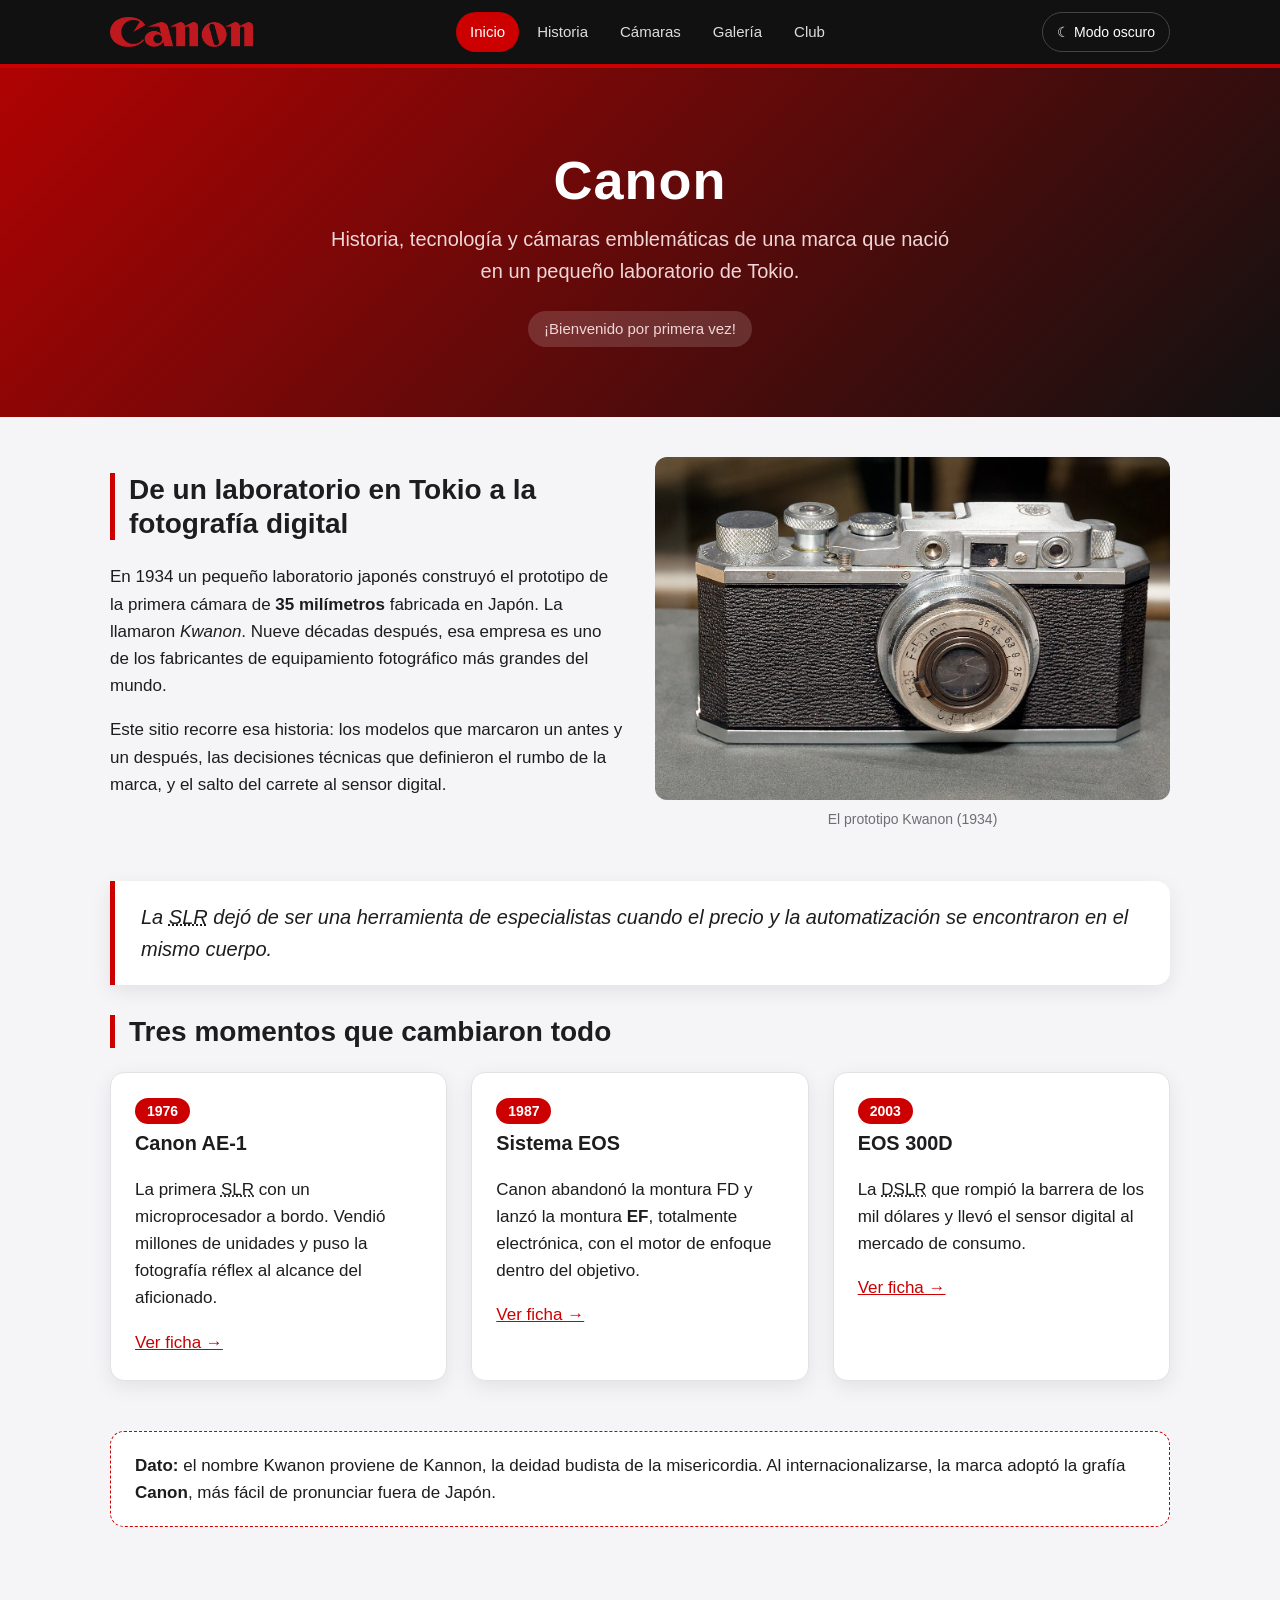
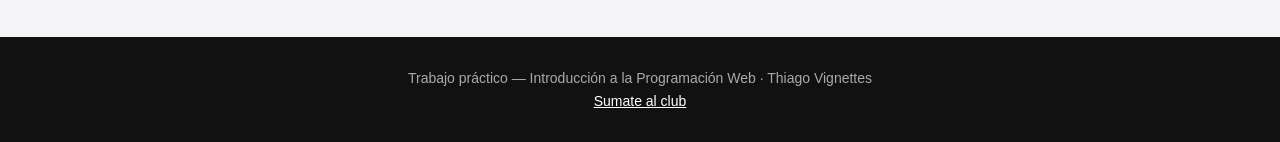
==== index.html @ 6b73061f "Sitio Canon: TP Introducción a la Programación Web Co-Authored-By: Claude Opus 5.5 <noreply@anthropi" ====
<!DOCTYPE html>
<html lang="es">
<head>
    <meta charset="UTF-8">
    <meta name="viewport" content="width=device-width, initial-scale=1.0">
    <title>Canon — Historia de una marca</title>
    <link rel="stylesheet" href="CSS/estilos.css">
</head>
<body>

    <header id="encabezado">
        <div class="barra">
            <a class="marca" href="index.html"><img src="img/logo-canon.png" alt="Canon"></a>
            <nav>
                <a class="activo" href="index.html">Inicio</a>
                <a href="HTML/historia.html">Historia</a>
                <a href="HTML/camaras.html">Cámaras</a>
                <a href="HTML/galeria.html">Galería</a>
                <a href="HTML/contacto.html">Club</a>
            </nav>
            <button id="btn-tema" type="button">☾ Modo oscuro</button>
        </div>
    </header>

    <div class="portada">
        <h1>Canon</h1>
        <p>Historia, tecnología y cámaras emblemáticas de una marca que nació en un pequeño laboratorio de Tokio.</p>
        <p class="saludo" id="saludo"></p>
    </div>

    <main>

        <section class="dos-columnas">
            <div>
                <h2 class="titulo-seccion">De un laboratorio en Tokio a la fotografía digital</h2>
                <p>
                    En 1934 un pequeño laboratorio japonés construyó el prototipo de la
                    primera cámara de <strong>35 milímetros</strong> fabricada en Japón.
                    La llamaron <em>Kwanon</em>. Nueve décadas después, esa empresa es uno
                    de los fabricantes de equipamiento fotográfico más grandes del mundo.
                </p>
                <p>
                    Este sitio recorre esa historia: los modelos que marcaron un antes y un
                    después, las decisiones técnicas que definieron el rumbo de la marca, y
                    el salto del carrete al sensor digital.
                </p>
            </div>
            <figure>
                <img src="img/kwanon.jpg" alt="Prototipo Kwanon de 1934">
                <figcaption>El prototipo Kwanon (1934)</figcaption>
            </figure>
        </section>

        <blockquote>
            La <abbr title="Single Lens Reflex">SLR</abbr> dejó de ser una
            herramienta de especialistas cuando el precio y la automatización
            se encontraron en el mismo cuerpo.
        </blockquote>

        <section>
            <h2 class="titulo-seccion">Tres momentos que cambiaron todo</h2>

            <div class="grilla">
                <article class="tarjeta">
                    <span class="anio">1976</span>
                    <h3>Canon AE-1</h3>
                    <p>
                        La primera <abbr title="Single Lens Reflex">SLR</abbr> con un
                        microprocesador a bordo. Vendió millones de unidades y puso la
                        fotografía réflex al alcance del aficionado.
                    </p>
                    <a href="HTML/camaras.html">Ver ficha →</a>
                </article>

                <article class="tarjeta">
                    <span class="anio">1987</span>
                    <h3>Sistema EOS</h3>
                    <p>
                        Canon abandonó la montura FD y lanzó la montura <strong>EF</strong>,
                        totalmente electrónica, con el motor de enfoque dentro del objetivo.
                    </p>
                    <a href="HTML/camaras.html">Ver ficha →</a>
                </article>

                <article class="tarjeta">
                    <span class="anio">2003</span>
                    <h3>EOS 300D</h3>
                    <p>
                        La <abbr title="Digital Single Lens Reflex">DSLR</abbr> que rompió
                        la barrera de los mil dólares y llevó el sensor digital al mercado
                        de consumo.
                    </p>
                    <a href="HTML/camaras.html">Ver ficha →</a>
                </article>
            </div>
        </section>

        <section class="dato">
            <strong>Dato:</strong> el nombre Kwanon proviene de Kannon, la deidad budista
            de la misericordia. Al internacionalizarse, la marca adoptó la grafía
            <strong>Canon</strong>, más fácil de pronunciar fuera de Japón.
        </section>

    </main>

    <footer>
        Trabajo práctico — Introducción a la Programación Web · Thiago Vignettes<br>
        <a href="HTML/contacto.html">Sumate al club</a>
    </footer>

    <script src="JS/comun.js"></script>
    <script src="JS/inicio.js"></script>
</body>
</html>
---- CSS/estilos.css ----
:root {
    --rojo: #cc0000;
    --rojo-oscuro: #9e0000;
    --tinta: #1d1d1f;
    --gris: #6e6e73;
    --linea: #e2e2e6;
    --fondo: #f5f5f7;
    --tarjeta: #ffffff;
    --sombra: 0 6px 20px rgba(0, 0, 0, 0.08);
}

body.oscuro {
    --tinta: #f2f2f2;
    --gris: #a1a1a6;
    --linea: #34343a;
    --fondo: #121214;
    --tarjeta: #1e1e22;
    --sombra: 0 6px 20px rgba(0, 0, 0, 0.45);
}

* {
    box-sizing: border-box;
}

body {
    margin: 0;
    font-family: "Segoe UI", "Helvetica Neue", Arial, sans-serif;
    font-size: 17px;
    line-height: 1.6;
    color: var(--tinta);
    background-color: var(--fondo);
    transition: background-color 0.4s ease, color 0.4s ease;
}

h1, h2, h3, h4 {
    line-height: 1.2;
    margin-top: 0;
}

a {
    color: var(--rojo);
}

img {
    max-width: 100%;
}

#encabezado {
    position: sticky;
    top: 0;
    z-index: 10;
    background-color: #111111;
    border-bottom: 4px solid var(--rojo);
}

.barra {
    display: flex;
    align-items: center;
    justify-content: space-between;
    flex-wrap: wrap;
    gap: 12px;
    max-width: 1100px;
    margin: 0 auto;
    padding: 12px 20px;
}

.marca {
    display: flex;
    align-items: center;
    gap: 10px;
    color: #ffffff;
    text-decoration: none;
    font-size: 24px;
    font-weight: 800;
    letter-spacing: 2px;
}

.marca img {
    display: block;
    height: 30px;
}

.creditos {
    margin-top: 30px;
    color: var(--gris);
    font-size: 13px;
}

.creditos ul {
    margin: 6px 0 0;
    padding-left: 18px;
}

nav {
    display: flex;
    flex-wrap: wrap;
    gap: 4px;
}

nav a {
    padding: 8px 14px;
    border-radius: 20px;
    color: #dddddd;
    text-decoration: none;
    font-size: 15px;
    transition: background-color 0.2s ease, color 0.2s ease;
}

nav a:hover {
    background-color: #2a2a2a;
    color: #ffffff;
}

nav a.activo {
    background-color: var(--rojo);
    color: #ffffff;
}

#btn-tema {
    padding: 8px 14px;
    border: 1px solid #444444;
    border-radius: 20px;
    background-color: transparent;
    color: #ffffff;
    font: inherit;
    font-size: 14px;
    cursor: pointer;
    transition: background-color 0.2s ease;
}

#btn-tema:hover {
    background-color: #2a2a2a;
}

.portada {
    padding: 80px 20px 70px;
    text-align: center;
    color: #ffffff;
    background-color: #111111;
    background-image: linear-gradient(135deg, rgba(204, 0, 0, 0.85), rgba(17, 17, 17, 0.95));
}

.portada h1 {
    margin-bottom: 10px;
    font-size: 54px;
    letter-spacing: 1px;
}

.portada p {
    max-width: 640px;
    margin: 0 auto;
    color: #f0d6d6;
    font-size: 20px;
}

.portada .saludo {
    display: inline-block;
    margin-top: 24px;
    padding: 6px 16px;
    border-radius: 20px;
    background-color: rgba(255, 255, 255, 0.15);
    font-size: 15px;
}

main {
    max-width: 1100px;
    margin: 0 auto;
    padding: 40px 20px 60px;
}

section {
    margin-bottom: 50px;
}

.titulo-seccion {
    padding-left: 14px;
    border-left: 5px solid var(--rojo);
    font-size: 28px;
}

.subtitulo {
    margin-top: -6px;
    color: var(--gris);
}

.tarjeta {
    padding: 24px;
    border: 1px solid var(--linea);
    border-radius: 14px;
    background-color: var(--tarjeta);
    box-shadow: var(--sombra);
    transition: transform 0.25s ease, box-shadow 0.25s ease;
}

.grilla {
    display: grid;
    grid-template-columns: repeat(3, 1fr);
    gap: 24px;
}

.grilla .tarjeta:hover {
    transform: translateY(-6px);
    box-shadow: 0 14px 30px rgba(204, 0, 0, 0.18);
}

.anio {
    display: inline-block;
    margin-bottom: 8px;
    padding: 2px 12px;
    border-radius: 20px;
    background-color: var(--rojo);
    color: #ffffff;
    font-size: 14px;
    font-weight: 700;
}

blockquote {
    margin: 30px 0;
    padding: 20px 26px;
    border-left: 5px solid var(--rojo);
    border-radius: 0 14px 14px 0;
    background-color: var(--tarjeta);
    box-shadow: var(--sombra);
    font-size: 20px;
    font-style: italic;
}

.dato {
    padding: 20px 24px;
    border-radius: 14px;
    background-color: var(--tarjeta);
    border: 1px dashed var(--rojo);
}

abbr {
    text-decoration: underline dotted;
    cursor: help;
}

.dos-columnas {
    display: grid;
    grid-template-columns: 1fr 1fr;
    gap: 30px;
    align-items: center;
}

figure {
    margin: 0;
}

figure img {
    display: block;
    width: 100%;
    min-height: 180px;
    border-radius: 12px;
    background-color: #2a2a2a;
    color: #bbbbbb;
    object-fit: cover;
}

figcaption {
    margin-top: 8px;
    color: var(--gris);
    font-size: 14px;
    text-align: center;
}

.linea-tiempo {
    list-style: none;
    margin: 0;
    padding: 0;
    border-left: 3px solid var(--rojo);
}

.linea-tiempo li {
    position: relative;
    margin: 0 0 16px 24px;
    padding: 14px 18px;
    border-radius: 12px;
    background-color: var(--tarjeta);
    box-shadow: var(--sombra);
    cursor: pointer;
    transition: background-color 0.2s ease;
}

.linea-tiempo li::before {
    content: "";
    position: absolute;
    left: -33px;
    top: 20px;
    width: 14px;
    height: 14px;
    border-radius: 50%;
    background-color: var(--fondo);
    border: 3px solid var(--rojo);
}

.linea-tiempo li:hover {
    background-color: var(--linea);
}

.linea-tiempo .detalle {
    display: none;
    margin: 8px 0 0;
    color: var(--gris);
}

.linea-tiempo li.abierto .detalle {
    display: block;
}

.linea-tiempo li.abierto::before {
    background-color: var(--rojo);
}

dl {
    margin: 0;
}

dt {
    margin-top: 14px;
    color: var(--rojo);
    font-weight: 700;
}

dd {
    margin-left: 0;
    padding-bottom: 10px;
    border-bottom: 1px solid var(--linea);
}

.controles {
    display: flex;
    flex-wrap: wrap;
    gap: 14px;
    align-items: flex-end;
    margin-bottom: 18px;
}

.controles div {
    flex: 1;
    min-width: 200px;
}

label {
    display: block;
    margin-bottom: 6px;
    font-size: 15px;
    font-weight: 600;
}

input, select, textarea {
    width: 100%;
    padding: 10px 12px;
    border: 1px solid var(--linea);
    border-radius: 8px;
    background-color: var(--tarjeta);
    color: var(--tinta);
    font: inherit;
    transition: border-color 0.2s ease, box-shadow 0.2s ease;
}

input[type="checkbox"] {
    width: auto;
    margin-right: 8px;
}

.campo-activo {
    border-color: var(--rojo);
    box-shadow: 0 0 0 3px rgba(204, 0, 0, 0.18);
    outline: none;
}

.campo-error {
    border-color: #d93025;
    background-color: #fdecea;
    color: #1d1d1f;
}

.boton {
    padding: 11px 20px;
    border: none;
    border-radius: 8px;
    background-color: var(--rojo);
    color: #ffffff;
    font: inherit;
    font-weight: 600;
    cursor: pointer;
    transition: background-color 0.2s ease, transform 0.1s ease;
}

.boton:hover {
    background-color: var(--rojo-oscuro);
}

.boton:active {
    transform: scale(0.97);
}

.boton.secundario {
    background-color: #555555;
}

.boton.secundario:hover {
    background-color: #333333;
}

.tabla-contenedor {
    overflow-x: auto;
    border-radius: 14px;
    box-shadow: var(--sombra);
}

table {
    width: 100%;
    border-collapse: collapse;
    background-color: var(--tarjeta);
}

caption {
    padding: 14px;
    font-size: 20px;
    font-weight: 700;
    text-align: left;
}

th, td {
    padding: 12px 14px;
    border-bottom: 1px solid var(--linea);
    text-align: left;
}

th {
    background-color: var(--rojo);
    color: #ffffff;
    font-size: 15px;
}

#titulos th {
    cursor: pointer;
    user-select: none;
}

#titulos th:hover {
    background-color: var(--rojo-oscuro);
}

tbody tr:nth-child(even) {
    background-color: rgba(127, 127, 127, 0.06);
}

tbody tr {
    cursor: pointer;
    transition: background-color 0.15s ease;
}

tbody tr.resaltada {
    background-color: rgba(204, 0, 0, 0.12);
}

.info {
    color: var(--gris);
    font-size: 15px;
}

#ficha {
    display: none;
    margin-top: 20px;
    border-left: 5px solid var(--rojo);
}

#ficha.visible {
    display: block;
}

.grafico {
    display: block;
    width: 100%;
    max-width: 520px;
    height: auto;
    margin: 0 auto;
}

.grafico text {
    fill: var(--tinta);
    font-family: inherit;
}

.video {
    position: relative;
    max-width: 800px;
    margin: 0 auto;
    padding-top: 56.25%;
    border-radius: 14px;
    overflow: hidden;
    box-shadow: var(--sombra);
}

.video iframe {
    position: absolute;
    top: 0;
    left: 0;
    width: 100%;
    height: 100%;
    border: 0;
}

.galeria {
    display: grid;
    grid-template-columns: repeat(2, 1fr);
    gap: 24px;
}

.foto {
    padding: 10px;
    border-radius: 14px;
    background-color: var(--tarjeta);
    box-shadow: var(--sombra);
    cursor: zoom-in;
    transition: transform 0.25s ease;
}

.foto.destacada {
    transform: scale(1.03);
}

.foto img {
    height: 260px;
}

#visor {
    display: none;
    position: fixed;
    inset: 0;
    z-index: 50;
    align-items: center;
    justify-content: center;
    flex-direction: column;
    padding: 20px;
    background-color: rgba(0, 0, 0, 0.88);
    cursor: zoom-out;
}

#visor.visible {
    display: flex;
}

#visor-caja {
    max-width: 900px;
    cursor: default;
    text-align: center;
}

#visor-img {
    max-height: 75vh;
    min-height: 200px;
    min-width: 280px;
    border-radius: 10px;
    background-color: #2a2a2a;
    color: #bbbbbb;
}

#visor-texto {
    margin: 12px 0 4px;
    color: #ffffff;
    font-size: 18px;
}

.ayuda {
    color: #aaaaaa;
    font-size: 14px;
}

.formulario {
    display: grid;
    grid-template-columns: 1fr 1fr;
    gap: 18px;
}

.formulario .completo {
    grid-column: 1 / 3;
}

.contador {
    margin: 4px 0 0;
    color: var(--gris);
    font-size: 13px;
}

.acepto {
    display: flex;
    align-items: center;
    font-weight: 400;
}

.botones {
    display: flex;
    flex-wrap: wrap;
    gap: 10px;
}

#mensaje {
    min-height: 26px;
    margin: 16px 0 0;
    font-weight: 600;
}

.error {
    color: #d93025;
}

.ok {
    color: #188038;
}

.borrar {
    padding: 6px 12px;
    border: none;
    border-radius: 6px;
    background-color: #555555;
    color: #ffffff;
    font: inherit;
    font-size: 14px;
    cursor: pointer;
}

.borrar:hover {
    background-color: #d93025;
}

.pregunta {
    margin-bottom: 18px;
}

.pregunta h3 {
    font-size: 18px;
}

.opcion {
    display: block;
    width: 100%;
    margin: 8px 0;
    padding: 10px 14px;
    border: 2px solid var(--linea);
    border-radius: 8px;
    background-color: var(--fondo);
    color: var(--tinta);
    font: inherit;
    text-align: left;
    cursor: pointer;
    transition: border-color 0.2s ease;
}

.opcion:hover {
    border-color: var(--rojo);
}

.opcion:disabled {
    cursor: default;
}

.opcion.correcta {
    border-color: #188038;
    background-color: #188038;
    color: #ffffff;
}

.opcion.incorrecta {
    border-color: #d93025;
    background-color: #d93025;
    color: #ffffff;
}

.marcador {
    position: sticky;
    top: 70px;
    z-index: 5;
    margin-bottom: 20px;
    padding: 10px 16px;
    border-radius: 10px;
    background-color: var(--tarjeta);
    box-shadow: var(--sombra);
    font-weight: 700;
}

footer {
    padding: 30px 20px;
    text-align: center;
    color: #aaaaaa;
    background-color: #111111;
    font-size: 14px;
}

footer a {
    color: #ffffff;
}

@media (max-width: 760px) {
    .portada h1 {
        font-size: 38px;
    }

    .grilla,
    .dos-columnas,
    .galeria,
    .formulario {
        grid-template-columns: 1fr;
    }

    .formulario .completo {
        grid-column: auto;
    }

    .barra {
        justify-content: center;
    }

    .marcador {
        position: static;
    }

    #encabezado {
        position: static;
    }
}
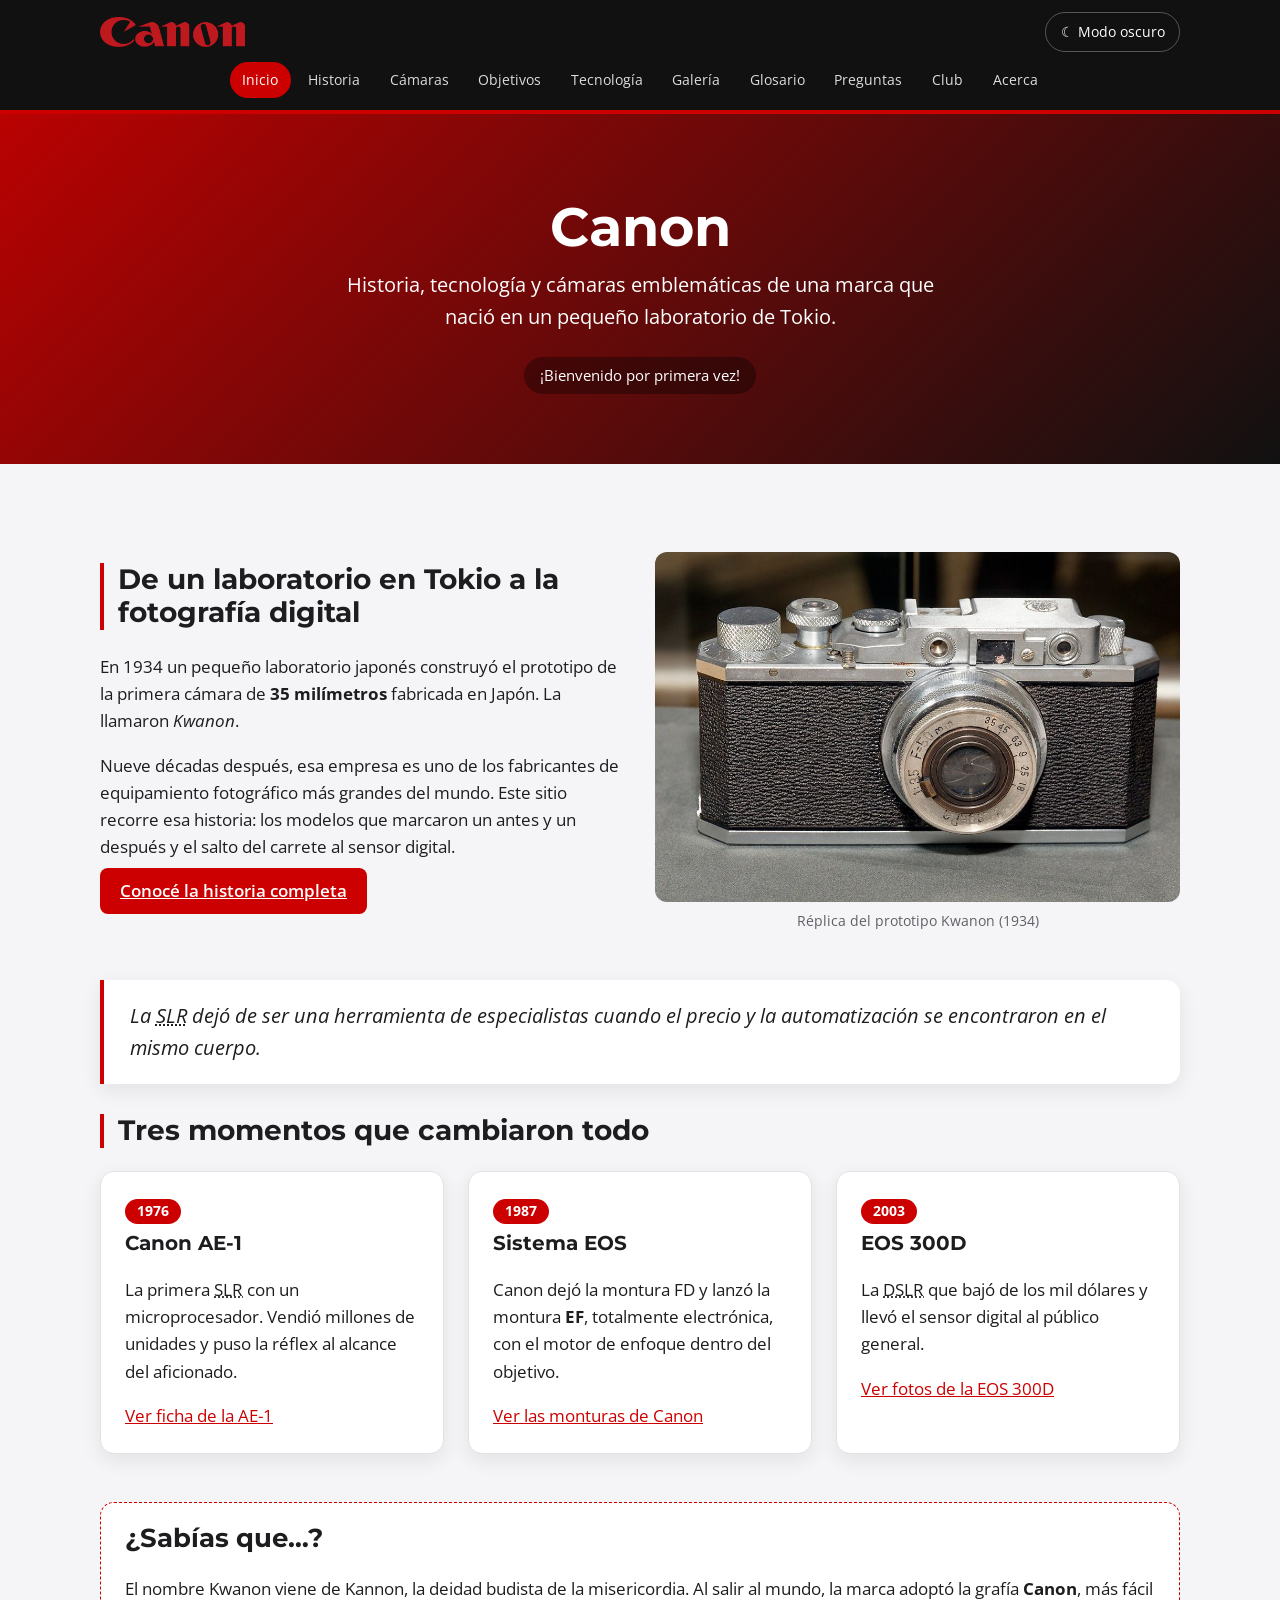
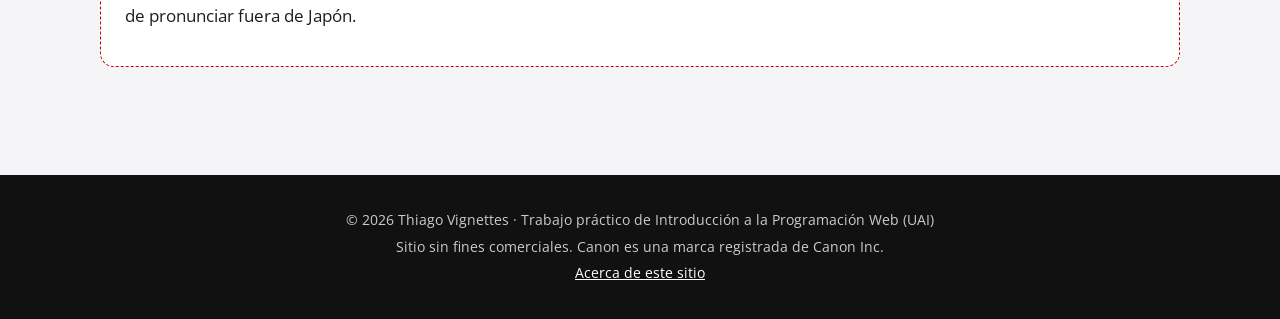
==== commit 0d323bdb: "Aplicar los considerandos: 10 páginas, metadatos, favicon y accesibilidad Co-Authored-By: Claude Opu" ====
--- a/index.html
+++ b/index.html
@@ -1,114 +1,142 @@
 <!DOCTYPE html>
 <html lang="es">
 <head>
+    <!-- Metadatos -->
     <meta charset="UTF-8">
     <meta name="viewport" content="width=device-width, initial-scale=1.0">
+    <meta name="author" content="Thiago Vignettes">
+    <meta name="description" content="Historia de Canon, desde el prototipo Kwanon de 1934 hasta las cámaras mirrorless actuales.">
+    <meta name="keywords" content="Canon, cámaras, fotografía, EOS, historia de Canon, réflex, mirrorless">
+    <meta name="robots" content="index, follow">
+    <meta name="googlebot" content="index, follow">
+    <meta http-equiv="X-UA-Compatible" content="IE=edge">
+    <meta name="rating" content="general">
+    <meta name="application-name" content="Canon, historia de una marca">
+    <meta name="theme-color" content="#cc0000">
+    <meta property="og:title" content="Canon — Historia de una marca">
+    <meta property="og:description" content="Historia de Canon, desde el prototipo Kwanon de 1934 hasta las cámaras mirrorless actuales.">
+    <meta property="og:image" content="https://thiagovignettes.github.io/Canon/img/kwanon.jpg">
+    <meta property="og:url" content="https://thiagovignettes.github.io/Canon/index.html">
+    <meta name="twitter:card" content="summary_large_image">
+    <meta name="twitter:title" content="Canon — Historia de una marca">
+    <meta name="twitter:description" content="Historia de Canon, desde el prototipo Kwanon de 1934 hasta las cámaras mirrorless actuales.">
+    <meta name="twitter:image" content="https://thiagovignettes.github.io/Canon/img/kwanon.jpg">
     <title>Canon — Historia de una marca</title>
-    <link rel="stylesheet" href="CSS/estilos.css">
+    <link rel="icon" type="image/png" href="img/favicon.png">
+    <link rel="preconnect" href="https://fonts.googleapis.com">
+    <link rel="preconnect" href="https://fonts.gstatic.com" crossorigin>
+    <link rel="stylesheet" href="https://fonts.googleapis.com/css2?family=Montserrat:wght@600;800&amp;family=Open+Sans:wght@400;600;700&amp;display=swap">
+    <link rel="stylesheet" href="CSS/estilos.min.css">
+    <script src="JS/comun.js" defer></script>
+    <script src="JS/inicio.js" defer></script>
 </head>
 <body>
 
+    <a class="saltar" href="#contenido" title="Saltar al contenido principal">Saltar al contenido</a>
+
+    <!-- Encabezado y menú -->
     <header id="encabezado">
         <div class="barra">
-            <a class="marca" href="index.html"><img src="img/logo-canon.png" alt="Canon"></a>
-            <nav>
-                <a class="activo" href="index.html">Inicio</a>
-                <a href="HTML/historia.html">Historia</a>
-                <a href="HTML/camaras.html">Cámaras</a>
-                <a href="HTML/galeria.html">Galería</a>
-                <a href="HTML/contacto.html">Club</a>
+            <a class="marca" href="index.html" title="Ir a la página de inicio"><img src="img/logo-canon.png" alt="Logo de Canon" width="150" height="32"></a>
+            <button id="btn-tema" type="button">☾ Modo oscuro</button>
+            <nav aria-label="Menú principal">
+                <a class="activo" aria-current="page" href="index.html" title="Ir a la página de inicio">Inicio</a>
+                <a href="HTML/historia.html" title="Línea de tiempo de Canon">Historia</a>
+                <a href="HTML/camaras.html" title="Tabla de cámaras emblemáticas">Cámaras</a>
+                <a href="HTML/objetivos.html" title="Monturas y objetivos de Canon">Objetivos</a>
+                <a href="HTML/tecnologia.html" title="Tecnologías que desarrolló Canon">Tecnología</a>
+                <a href="HTML/galeria.html" title="Fotos, gráficos y video">Galería</a>
+                <a href="HTML/glosario.html" title="Términos de fotografía">Glosario</a>
+                <a href="HTML/preguntas-frecuentes.html" title="Preguntas frecuentes">Preguntas</a>
+                <a href="HTML/club.html" title="Anotate en el club de fotografía">Club</a>
+                <a href="HTML/acerca.html" title="Quién hizo este sitio">Acerca</a>
             </nav>
-            <button id="btn-tema" type="button">☾ Modo oscuro</button>
         </div>
     </header>
 
-    <div class="portada">
-        <h1>Canon</h1>
-        <p>Historia, tecnología y cámaras emblemáticas de una marca que nació en un pequeño laboratorio de Tokio.</p>
-        <p class="saludo" id="saludo"></p>
-    </div>
-
-    <main>
-
-        <section class="dos-columnas">
-            <div>
-                <h2 class="titulo-seccion">De un laboratorio en Tokio a la fotografía digital</h2>
-                <p>
-                    En 1934 un pequeño laboratorio japonés construyó el prototipo de la
-                    primera cámara de <strong>35 milímetros</strong> fabricada en Japón.
-                    La llamaron <em>Kwanon</em>. Nueve décadas después, esa empresa es uno
-                    de los fabricantes de equipamiento fotográfico más grandes del mundo.
-                </p>
-                <p>
-                    Este sitio recorre esa historia: los modelos que marcaron un antes y un
-                    después, las decisiones técnicas que definieron el rumbo de la marca, y
-                    el salto del carrete al sensor digital.
-                </p>
-            </div>
-            <figure>
-                <img src="img/kwanon.jpg" alt="Prototipo Kwanon de 1934">
-                <figcaption>El prototipo Kwanon (1934)</figcaption>
-            </figure>
+    <!-- Contenido -->
+    <main id="contenido" class="inicio">
+        <section class="portada">
+            <h1>Canon</h1>
+            <p>Historia, tecnología y cámaras emblemáticas de una marca que nació en un pequeño laboratorio de Tokio.</p>
+            <p class="saludo" id="saludo" aria-live="polite"></p>
         </section>
 
-        <blockquote>
-            La <abbr title="Single Lens Reflex">SLR</abbr> dejó de ser una
-            herramienta de especialistas cuando el precio y la automatización
-            se encontraron en el mismo cuerpo.
-        </blockquote>
+        <div class="envoltura">
 
-        <section>
-            <h2 class="titulo-seccion">Tres momentos que cambiaron todo</h2>
+            <section class="dos-columnas">
+                <div>
+                    <h2 class="titulo-seccion">De un laboratorio en Tokio a la fotografía digital</h2>
+                    <p>
+                        En 1934 un pequeño laboratorio japonés construyó el prototipo de la
+                        primera cámara de <strong>35 milímetros</strong> fabricada en Japón.
+                        La llamaron <em>Kwanon</em>.
+                    </p>
+                    <p>
+                        Nueve décadas después, esa empresa es uno de los fabricantes de
+                        equipamiento fotográfico más grandes del mundo. Este sitio recorre esa
+                        historia: los modelos que marcaron un antes y un después y el salto
+                        del carrete al sensor digital.
+                    </p>
+                    <p><a class="boton" href="HTML/historia.html" title="Ver la línea de tiempo completa">Conocé la historia completa</a></p>
+                </div>
+                <figure>
+                    <img src="img/kwanon.jpg" alt="Réplica del prototipo Kwanon, una cámara plateada de 1934" width="1000" height="666">
+                    <figcaption>Réplica del prototipo Kwanon (1934)</figcaption>
+                </figure>
+            </section>
 
-            <div class="grilla">
-                <article class="tarjeta">
-                    <span class="anio">1976</span>
-                    <h3>Canon AE-1</h3>
-                    <p>
-                        La primera <abbr title="Single Lens Reflex">SLR</abbr> con un
-                        microprocesador a bordo. Vendió millones de unidades y puso la
-                        fotografía réflex al alcance del aficionado.
-                    </p>
-                    <a href="HTML/camaras.html">Ver ficha →</a>
-                </article>
+            <blockquote>
+                La <abbr title="Single Lens Reflex">SLR</abbr> dejó de ser una
+                herramienta de especialistas cuando el precio y la automatización
+                se encontraron en el mismo cuerpo.
+            </blockquote>
 
-                <article class="tarjeta">
-                    <span class="anio">1987</span>
-                    <h3>Sistema EOS</h3>
-                    <p>
-                        Canon abandonó la montura FD y lanzó la montura <strong>EF</strong>,
-                        totalmente electrónica, con el motor de enfoque dentro del objetivo.
-                    </p>
-                    <a href="HTML/camaras.html">Ver ficha →</a>
-                </article>
+            <section>
+                <h2 class="titulo-seccion">Tres momentos que cambiaron todo</h2>
 
-                <article class="tarjeta">
-                    <span class="anio">2003</span>
-                    <h3>EOS 300D</h3>
-                    <p>
-                        La <abbr title="Digital Single Lens Reflex">DSLR</abbr> que rompió
-                        la barrera de los mil dólares y llevó el sensor digital al mercado
-                        de consumo.
-                    </p>
-                    <a href="HTML/camaras.html">Ver ficha →</a>
-                </article>
-            </div>
-        </section>
+                <div class="grilla">
+                    <article class="tarjeta">
+                        <span class="etiqueta-anio">1976</span>
+                        <h3>Canon AE-1</h3>
+                        <p>La primera <abbr title="Single Lens Reflex">SLR</abbr> con un microprocesador. Vendió millones de unidades y puso la réflex al alcance del aficionado.</p>
+                        <a href="HTML/camaras.html" title="Ver la tabla de cámaras">Ver ficha de la AE-1</a>
+                    </article>
 
-        <section class="dato">
-            <strong>Dato:</strong> el nombre Kwanon proviene de Kannon, la deidad budista
-            de la misericordia. Al internacionalizarse, la marca adoptó la grafía
-            <strong>Canon</strong>, más fácil de pronunciar fuera de Japón.
-        </section>
+                    <article class="tarjeta">
+                        <span class="etiqueta-anio">1987</span>
+                        <h3>Sistema EOS</h3>
+                        <p>Canon dejó la montura FD y lanzó la montura <strong>EF</strong>, totalmente electrónica, con el motor de enfoque dentro del objetivo.</p>
+                        <a href="HTML/objetivos.html" title="Ver las monturas de Canon">Ver las monturas de Canon</a>
+                    </article>
 
+                    <article class="tarjeta">
+                        <span class="etiqueta-anio">2003</span>
+                        <h3>EOS 300D</h3>
+                        <p>La <abbr title="Digital Single Lens Reflex">DSLR</abbr> que bajó de los mil dólares y llevó el sensor digital al público general.</p>
+                        <a href="HTML/galeria.html" title="Ver fotos de las cámaras">Ver fotos de la EOS 300D</a>
+                    </article>
+                </div>
+            </section>
+
+            <section class="dato">
+                <h2>¿Sabías que…?</h2>
+                <p>
+                    El nombre Kwanon viene de Kannon, la deidad budista de la misericordia.
+                    Al salir al mundo, la marca adoptó la grafía <strong>Canon</strong>,
+                    más fácil de pronunciar fuera de Japón.
+                </p>
+            </section>
+
+        </div>
     </main>
 
+    <!-- Pie de página -->
     <footer>
-        Trabajo práctico — Introducción a la Programación Web · Thiago Vignettes<br>
-        <a href="HTML/contacto.html">Sumate al club</a>
+        <p>© 2026 Thiago Vignettes · Trabajo práctico de Introducción a la Programación Web (UAI)</p>
+        <p>Sitio sin fines comerciales. Canon es una marca registrada de Canon Inc.</p>
+        <p><a href="HTML/acerca.html" title="Quién hizo este sitio y fuentes usadas">Acerca de este sitio</a></p>
     </footer>
 
-    <script src="JS/comun.js"></script>
-    <script src="JS/inicio.js"></script>
 </body>
 </html>
--- a/CSS/estilos.min.css
+++ b/CSS/estilos.min.css
@@ -0,0 +1 @@
+:root{--rojo:#cc0000;--rojo-oscuro:#9e0000;--tinta:#1d1d1f;--gris:#5f5f66;--linea:#e2e2e6;--fondo:#f5f5f7;--tarjeta:#ffffff;--sombra:0 0.4rem 1.25rem rgba(0,0,0,0.08);--radio:0.875rem}body.oscuro{--tinta:#f2f2f2;--gris:#b4b4ba;--linea:#34343a;--fondo:#121214;--tarjeta:#1e1e22;--sombra:0 0.4rem 1.25rem rgba(0,0,0,0.45)}*{box-sizing:border-box}html{scroll-behavior:smooth}body{margin:0;font-family:"Open Sans",Arial,sans-serif;font-size:1.0625rem;line-height:1.6;color:var(--tinta);background-color:var(--fondo);transition:background-color 0.4s ease,color 0.4s ease}h1,h2,h3{margin-top:0;font-family:"Montserrat",Arial,sans-serif;line-height:1.2}a{color:var(--rojo)}body.oscuro a{color:#ff6b6b}img{max-width:100%}:focus-visible{outline:0.19rem solid #1a73e8;outline-offset:0.15rem}.saltar{position:absolute;left:1rem;top:-4rem;z-index:100;padding:0.6rem 1rem;border-radius:0.5rem;background-color:#ffffff;color:#111111;font-weight:700}.saltar:focus{top:1rem}#encabezado{position:sticky;top:0;z-index:10;background-color:#111111;border-bottom:0.25rem solid var(--rojo)}.barra{display:flex;align-items:center;justify-content:space-between;flex-wrap:wrap;gap:0.6rem;max-width:70rem;margin:0 auto;padding:0.75rem 1.25rem}.marca img{display:block;width:auto;height:1.9rem}nav{display:flex;flex-wrap:wrap;justify-content:center;gap:0.25rem;width:100%;order:3}nav a{padding:0.4rem 0.8rem;border-radius:1.25rem;text-decoration:none;font-size:0.9rem;transition:background-color 0.2s ease,color 0.2s ease}#encabezado nav a{color:#dddddd}#encabezado nav a:hover{background-color:#2a2a2a;color:#ffffff}#encabezado nav a.activo{background-color:var(--rojo);color:#ffffff}#btn-tema{padding:0.5rem 0.9rem;border:1px solid #555555;border-radius:1.25rem;background-color:transparent;color:#ffffff;font:inherit;font-size:0.875rem;cursor:pointer;transition:background-color 0.2s ease}#btn-tema:hover{background-color:#2a2a2a}.portada{padding:5rem 1.25rem 4.4rem;text-align:center;color:#ffffff;background-color:#111111;background-image:linear-gradient(135deg,rgba(204,0,0,0.9),rgba(17,17,17,0.95))}.portada h1{margin-bottom:0.6rem;font-size:3.4rem}.portada p{max-width:40rem;margin:0 auto;color:#ffffff;font-size:1.25rem}.portada .saludo{display:inline-block;margin-top:1.5rem;padding:0.4rem 1rem;border-radius:1.25rem;background-color:rgba(0,0,0,0.35);font-size:0.95rem}main{max-width:70rem;margin:0 auto;padding:2.5rem 1.25rem 3.75rem}main.inicio{max-width:none;padding:0}.envoltura{max-width:70rem;margin:0 auto;padding:2.5rem 1.25rem 3.75rem}section,.bloque{margin-bottom:3rem}kbd{padding:0.1rem 0.4rem;border:1px solid var(--linea);border-radius:0.3rem;background-color:var(--tarjeta);font-family:Consolas,monospace;font-size:0.85rem}.titulo-seccion{padding-left:0.9rem;border-left:0.3rem solid var(--rojo);font-size:1.75rem}.subtitulo{margin-top:-0.4rem;color:var(--gris)}.tarjeta{padding:1.5rem;border:1px solid var(--linea);border-radius:var(--radio);background-color:var(--tarjeta);box-shadow:var(--sombra);transition:transform 0.25s ease,box-shadow 0.25s ease}.grilla{display:grid;grid-template-columns:repeat(3,1fr);gap:1.5rem}.grilla .tarjeta:hover{transform:translateY(-0.4rem);box-shadow:0 0.9rem 1.9rem rgba(204,0,0,0.18)}.etiqueta-anio{display:inline-block;margin-bottom:0.5rem;padding:0.1rem 0.75rem;border-radius:1.25rem;background-color:var(--rojo);color:#ffffff;font-size:0.875rem;font-weight:700}blockquote{margin:1.9rem 0;padding:1.25rem 1.6rem;border-left:0.3rem solid var(--rojo);border-radius:0 var(--radio) var(--radio) 0;background-color:var(--tarjeta);box-shadow:var(--sombra);font-size:1.25rem;font-style:italic}.dato{padding:1.25rem 1.5rem;border:1px dashed var(--rojo);border-radius:var(--radio);background-color:var(--tarjeta)}abbr{text-decoration:underline dotted;cursor:help}.dos-columnas{display:grid;grid-template-columns:1fr 1fr;gap:1.9rem;align-items:center}figure{margin:0}figure img{display:block;width:100%;height:auto;border-radius:0.75rem;background-color:#ffffff;object-fit:cover}figcaption{margin-top:0.5rem;color:var(--gris);font-size:0.875rem;text-align:center}.linea-tiempo{list-style:none;margin:0;padding:0;border-left:0.19rem solid var(--rojo)}.linea-tiempo li{position:relative;margin:0 0 1rem 1.5rem;border-radius:0.75rem;background-color:var(--tarjeta);box-shadow:var(--sombra)}.linea-tiempo li::before{content:"";position:absolute;left:-2.05rem;top:1.15rem;width:0.875rem;height:0.875rem;border:0.19rem solid var(--rojo);border-radius:50%;background-color:var(--fondo)}.linea-tiempo li.abierto::before{background-color:var(--rojo)}.boton-evento{display:block;width:100%;padding:0.9rem 1.1rem;border:none;border-radius:0.75rem;background-color:transparent;color:var(--tinta);font:inherit;text-align:left;cursor:pointer;transition:background-color 0.2s ease}.boton-evento:hover{background-color:var(--linea)}.linea-tiempo .detalle{display:none;margin:0;padding:0 1.1rem 0.9rem;color:var(--gris)}.linea-tiempo li.abierto .detalle{display:block}dl{margin:0}dt{margin-top:0.9rem;color:var(--rojo);font-weight:700}body.oscuro dt{color:#ff6b6b}dd{margin-left:0;padding-bottom:0.6rem;border-bottom:1px solid var(--linea)}.controles{display:flex;flex-wrap:wrap;gap:0.9rem;align-items:flex-end;margin-bottom:1.1rem}.controles div{flex:1;min-width:12.5rem}label{display:block;margin-bottom:0.4rem;font-size:0.95rem;font-weight:600}input,select,textarea{width:100%;padding:0.6rem 0.75rem;border:1px solid #8a8a92;border-radius:0.5rem;background-color:var(--tarjeta);color:var(--tinta);font:inherit;transition:border-color 0.2s ease,box-shadow 0.2s ease}input[type="checkbox"]{width:1.1rem;height:1.1rem;margin:0 0.5rem 0 0}.campo-activo{border-color:var(--rojo);box-shadow:0 0 0 0.19rem rgba(204,0,0,0.18)}.campo-error{border-color:#d93025;background-color:#fdecea;color:#1d1d1f}.boton{padding:0.7rem 1.25rem;border:none;border-radius:0.5rem;background-color:var(--rojo);color:#ffffff;font:inherit;font-weight:600;cursor:pointer;transition:background-color 0.2s ease,transform 0.1s ease}.boton:hover{background-color:var(--rojo-oscuro)}.boton:active{transform:scale(0.97)}.boton.secundario{background-color:#555555}.boton.secundario:hover{background-color:#333333}.formulario{display:grid;grid-template-columns:1fr 1fr;gap:1.1rem}.formulario .completo{grid-column:1 / 3}.contador{margin:0.25rem 0 0;color:var(--gris);font-size:0.8rem}.acepto{display:flex;align-items:center;font-weight:400}.botones{display:flex;flex-wrap:wrap;gap:0.6rem}#mensaje{min-height:1.6rem;margin:1rem 0 0;font-weight:600}.error{color:#c5221f}.ok{color:#137333}body.oscuro .error{color:#ff8a80}body.oscuro .ok{color:#81c995}.tabla-contenedor{overflow-x:auto;border-radius:var(--radio);box-shadow:var(--sombra)}table{width:100%;border-collapse:collapse;background-color:var(--tarjeta)}caption{padding:0.9rem;font-size:1.25rem;font-weight:700;text-align:left}th,td{padding:0.75rem 0.9rem;border-bottom:1px solid var(--linea);text-align:left}thead th{background-color:var(--rojo);color:#ffffff;font-size:0.95rem}tfoot td{color:var(--gris);font-size:0.875rem}.boton-orden{padding:0;border:none;background-color:transparent;color:#ffffff;font:inherit;font-weight:700;text-decoration:underline;cursor:pointer}tbody tr:nth-child(even){background-color:rgba(127,127,127,0.06)}#cuerpo-tabla tr{cursor:pointer;transition:background-color 0.15s ease}tbody tr.resaltada{background-color:rgba(204,0,0,0.12)}.info{color:var(--gris);font-size:0.95rem}#ficha{display:none;margin-top:1.25rem;border-left:0.3rem solid var(--rojo)}#ficha.visible{display:block}.borrar{padding:0.4rem 0.75rem;border:none;border-radius:0.4rem;background-color:#555555;color:#ffffff;font:inherit;font-size:0.875rem;cursor:pointer}.borrar:hover{background-color:#c5221f}.grafico{display:block;width:100%;max-width:32rem;height:auto;margin:0 auto}.grafico text{fill:var(--tinta);font-family:"Open Sans",Arial,sans-serif}.grafico .texto-claro{fill:#ffffff}.video{position:relative;max-width:50rem;margin:0 auto;padding-top:56.25%;border-radius:var(--radio);overflow:hidden;box-shadow:var(--sombra)}.video iframe{position:absolute;top:0;left:0;width:100%;height:100%;border:0}.galeria{display:grid;grid-template-columns:repeat(2,1fr);gap:1.5rem}.foto{padding:0.6rem;border-radius:var(--radio);background-color:var(--tarjeta);box-shadow:var(--sombra);transition:transform 0.25s ease}.foto.destacada{transform:scale(1.03)}.abrir-foto{display:block;width:100%;padding:0;border:none;border-radius:0.75rem;background-color:transparent;cursor:zoom-in}.foto img{height:16rem}#visor{display:none;position:fixed;inset:0;z-index:50;align-items:center;justify-content:center;padding:1.25rem;background-color:rgba(0,0,0,0.88);cursor:zoom-out}#visor.visible{display:flex}#visor-caja{max-width:56rem;text-align:center;cursor:default}#visor-img{max-height:75vh;border-radius:0.6rem}#visor-texto{margin:0.75rem 0 0.25rem;color:#ffffff;font-size:1.1rem}.ayuda{color:#bbbbbb;font-size:0.875rem}.creditos{color:var(--gris);font-size:0.85rem}.creditos ul{margin:0.4rem 0 0;padding-left:1.1rem}.pregunta{margin-bottom:1.1rem}.pregunta h3{font-size:1.1rem}.opcion{display:block;width:100%;margin:0.5rem 0;padding:0.6rem 0.9rem;border:0.125rem solid var(--linea);border-radius:0.5rem;background-color:var(--fondo);color:var(--tinta);font:inherit;text-align:left;cursor:pointer;transition:border-color 0.2s ease}.opcion:hover{border-color:var(--rojo)}.opcion:disabled{cursor:default}.opcion.correcta{border-color:#137333;background-color:#137333;color:#ffffff}.opcion.incorrecta{border-color:#c5221f;background-color:#c5221f;color:#ffffff}.marcador{margin-bottom:1.25rem;padding:0.6rem 1rem;border-radius:0.6rem;background-color:var(--tarjeta);box-shadow:var(--sombra);font-weight:700}.faq article{margin-bottom:1rem}.faq h2{font-size:1.15rem}footer{padding:1.9rem 1.25rem;text-align:center;color:#cccccc;background-color:#111111;font-size:0.875rem}footer p{margin:0.25rem 0}footer a,body.oscuro footer a{color:#ffffff}@media (max-width:47.5rem){.portada h1{font-size:2.4rem}.grilla,.dos-columnas,.galeria,.formulario{grid-template-columns:1fr}.formulario .completo{grid-column:auto}#encabezado{position:static}}@media (prefers-reduced-motion:reduce){*{transition:none;scroll-behavior:auto}}
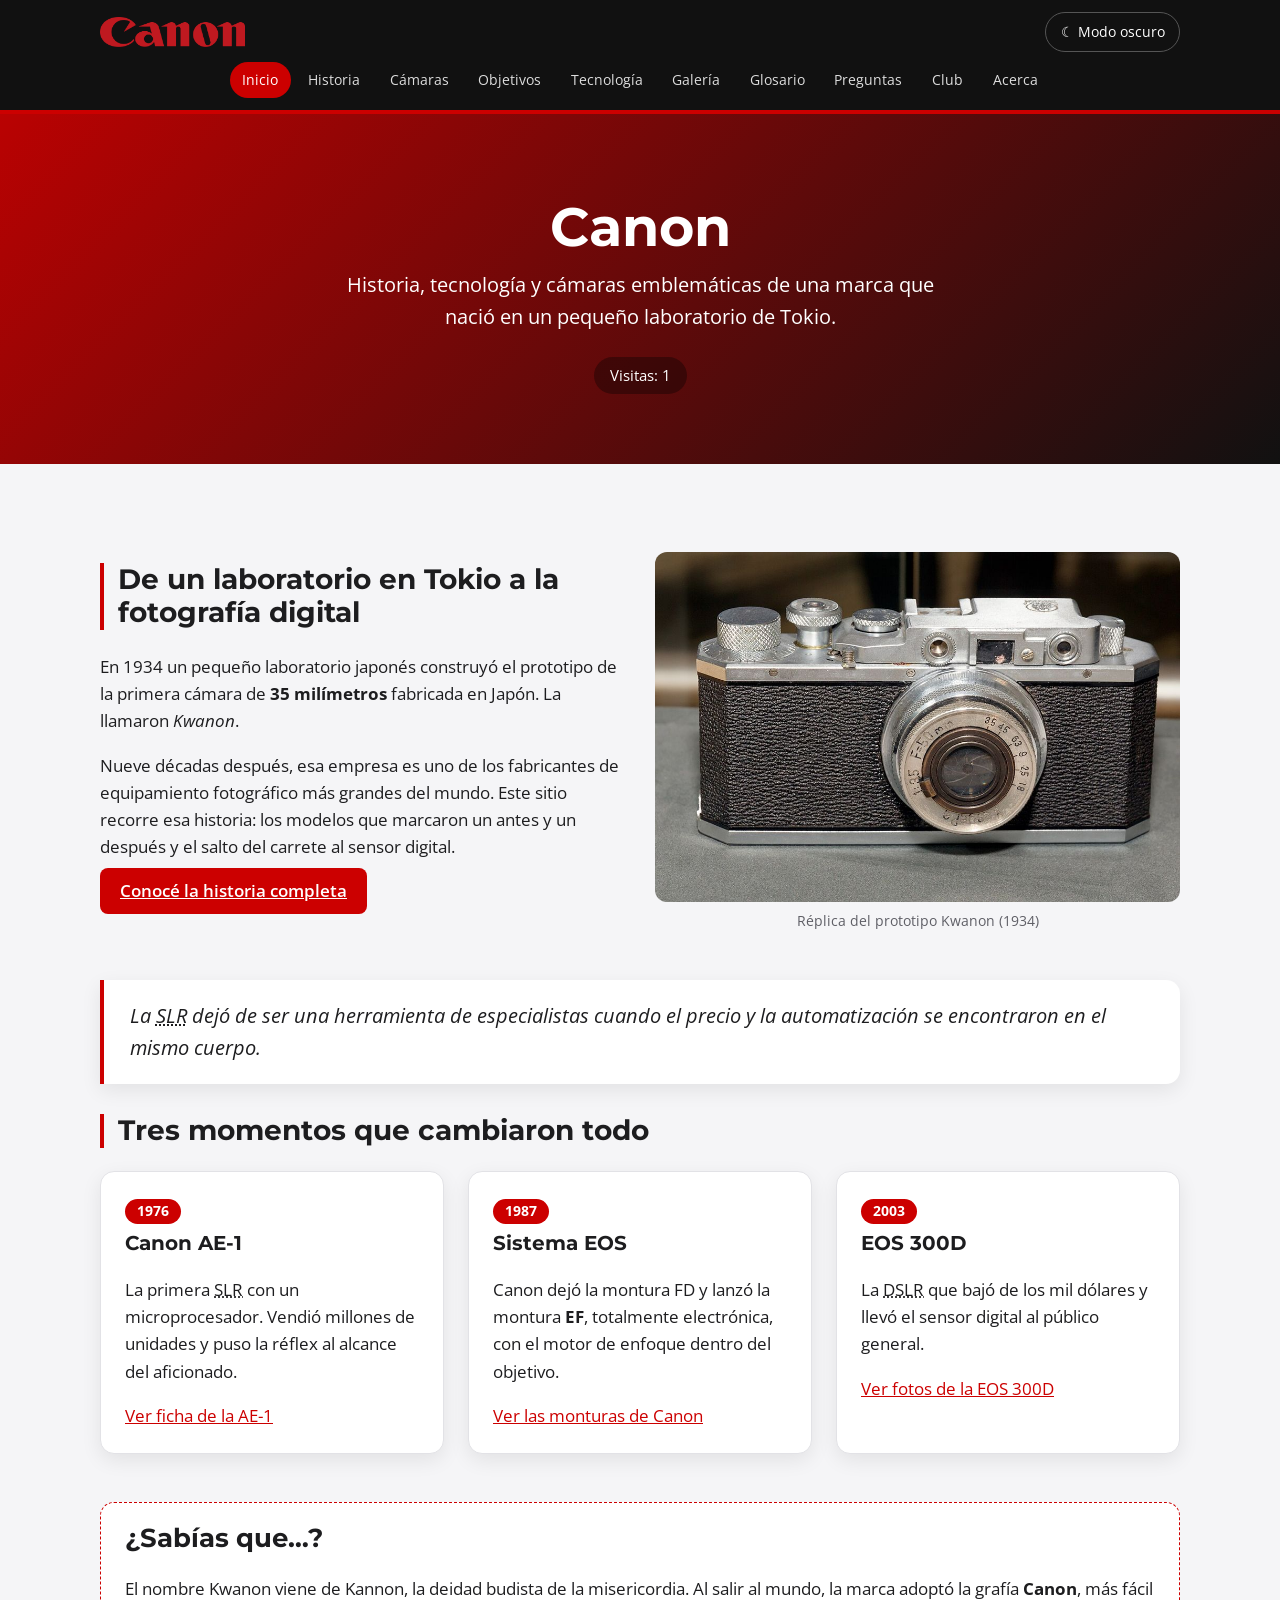
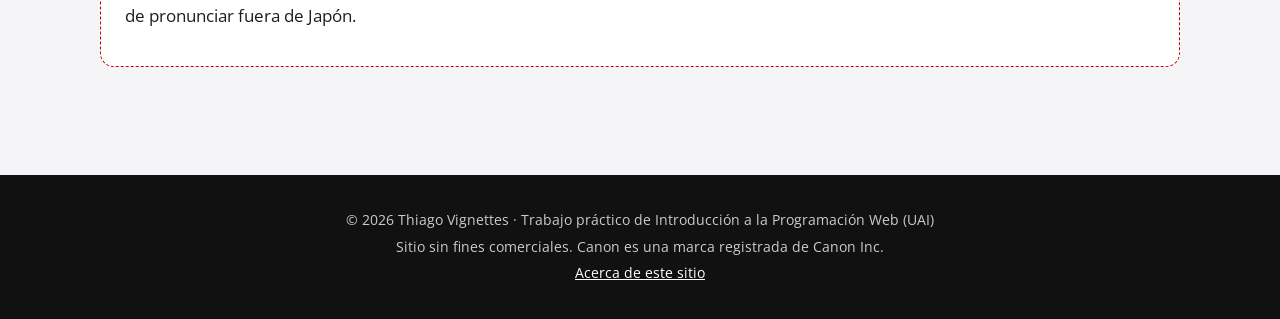
==== commit ffc8fed8: "Sacar el quiz, simplificar el contador de visitas y el recuadro de Acerca Co-Authored-By: Claude Opu" ====
--- a/index.html
+++ b/index.html
@@ -59,7 +59,7 @@
         <section class="portada">
             <h1>Canon</h1>
             <p>Historia, tecnología y cámaras emblemáticas de una marca que nació en un pequeño laboratorio de Tokio.</p>
-            <p class="saludo" id="saludo" aria-live="polite"></p>
+            <p class="saludo">Visitas: <span id="visitas">0</span></p>
         </section>
 
         <div class="envoltura">
--- a/CSS/estilos.min.css
+++ b/CSS/estilos.min.css
@@ -1 +1 @@
-:root{--rojo:#cc0000;--rojo-oscuro:#9e0000;--tinta:#1d1d1f;--gris:#5f5f66;--linea:#e2e2e6;--fondo:#f5f5f7;--tarjeta:#ffffff;--sombra:0 0.4rem 1.25rem rgba(0,0,0,0.08);--radio:0.875rem}body.oscuro{--tinta:#f2f2f2;--gris:#b4b4ba;--linea:#34343a;--fondo:#121214;--tarjeta:#1e1e22;--sombra:0 0.4rem 1.25rem rgba(0,0,0,0.45)}*{box-sizing:border-box}html{scroll-behavior:smooth}body{margin:0;font-family:"Open Sans",Arial,sans-serif;font-size:1.0625rem;line-height:1.6;color:var(--tinta);background-color:var(--fondo);transition:background-color 0.4s ease,color 0.4s ease}h1,h2,h3{margin-top:0;font-family:"Montserrat",Arial,sans-serif;line-height:1.2}a{color:var(--rojo)}body.oscuro a{color:#ff6b6b}img{max-width:100%}:focus-visible{outline:0.19rem solid #1a73e8;outline-offset:0.15rem}.saltar{position:absolute;left:1rem;top:-4rem;z-index:100;padding:0.6rem 1rem;border-radius:0.5rem;background-color:#ffffff;color:#111111;font-weight:700}.saltar:focus{top:1rem}#encabezado{position:sticky;top:0;z-index:10;background-color:#111111;border-bottom:0.25rem solid var(--rojo)}.barra{display:flex;align-items:center;justify-content:space-between;flex-wrap:wrap;gap:0.6rem;max-width:70rem;margin:0 auto;padding:0.75rem 1.25rem}.marca img{display:block;width:auto;height:1.9rem}nav{display:flex;flex-wrap:wrap;justify-content:center;gap:0.25rem;width:100%;order:3}nav a{padding:0.4rem 0.8rem;border-radius:1.25rem;text-decoration:none;font-size:0.9rem;transition:background-color 0.2s ease,color 0.2s ease}#encabezado nav a{color:#dddddd}#encabezado nav a:hover{background-color:#2a2a2a;color:#ffffff}#encabezado nav a.activo{background-color:var(--rojo);color:#ffffff}#btn-tema{padding:0.5rem 0.9rem;border:1px solid #555555;border-radius:1.25rem;background-color:transparent;color:#ffffff;font:inherit;font-size:0.875rem;cursor:pointer;transition:background-color 0.2s ease}#btn-tema:hover{background-color:#2a2a2a}.portada{padding:5rem 1.25rem 4.4rem;text-align:center;color:#ffffff;background-color:#111111;background-image:linear-gradient(135deg,rgba(204,0,0,0.9),rgba(17,17,17,0.95))}.portada h1{margin-bottom:0.6rem;font-size:3.4rem}.portada p{max-width:40rem;margin:0 auto;color:#ffffff;font-size:1.25rem}.portada .saludo{display:inline-block;margin-top:1.5rem;padding:0.4rem 1rem;border-radius:1.25rem;background-color:rgba(0,0,0,0.35);font-size:0.95rem}main{max-width:70rem;margin:0 auto;padding:2.5rem 1.25rem 3.75rem}main.inicio{max-width:none;padding:0}.envoltura{max-width:70rem;margin:0 auto;padding:2.5rem 1.25rem 3.75rem}section,.bloque{margin-bottom:3rem}kbd{padding:0.1rem 0.4rem;border:1px solid var(--linea);border-radius:0.3rem;background-color:var(--tarjeta);font-family:Consolas,monospace;font-size:0.85rem}.titulo-seccion{padding-left:0.9rem;border-left:0.3rem solid var(--rojo);font-size:1.75rem}.subtitulo{margin-top:-0.4rem;color:var(--gris)}.tarjeta{padding:1.5rem;border:1px solid var(--linea);border-radius:var(--radio);background-color:var(--tarjeta);box-shadow:var(--sombra);transition:transform 0.25s ease,box-shadow 0.25s ease}.grilla{display:grid;grid-template-columns:repeat(3,1fr);gap:1.5rem}.grilla .tarjeta:hover{transform:translateY(-0.4rem);box-shadow:0 0.9rem 1.9rem rgba(204,0,0,0.18)}.etiqueta-anio{display:inline-block;margin-bottom:0.5rem;padding:0.1rem 0.75rem;border-radius:1.25rem;background-color:var(--rojo);color:#ffffff;font-size:0.875rem;font-weight:700}blockquote{margin:1.9rem 0;padding:1.25rem 1.6rem;border-left:0.3rem solid var(--rojo);border-radius:0 var(--radio) var(--radio) 0;background-color:var(--tarjeta);box-shadow:var(--sombra);font-size:1.25rem;font-style:italic}.dato{padding:1.25rem 1.5rem;border:1px dashed var(--rojo);border-radius:var(--radio);background-color:var(--tarjeta)}abbr{text-decoration:underline dotted;cursor:help}.dos-columnas{display:grid;grid-template-columns:1fr 1fr;gap:1.9rem;align-items:center}figure{margin:0}figure img{display:block;width:100%;height:auto;border-radius:0.75rem;background-color:#ffffff;object-fit:cover}figcaption{margin-top:0.5rem;color:var(--gris);font-size:0.875rem;text-align:center}.linea-tiempo{list-style:none;margin:0;padding:0;border-left:0.19rem solid var(--rojo)}.linea-tiempo li{position:relative;margin:0 0 1rem 1.5rem;border-radius:0.75rem;background-color:var(--tarjeta);box-shadow:var(--sombra)}.linea-tiempo li::before{content:"";position:absolute;left:-2.05rem;top:1.15rem;width:0.875rem;height:0.875rem;border:0.19rem solid var(--rojo);border-radius:50%;background-color:var(--fondo)}.linea-tiempo li.abierto::before{background-color:var(--rojo)}.boton-evento{display:block;width:100%;padding:0.9rem 1.1rem;border:none;border-radius:0.75rem;background-color:transparent;color:var(--tinta);font:inherit;text-align:left;cursor:pointer;transition:background-color 0.2s ease}.boton-evento:hover{background-color:var(--linea)}.linea-tiempo .detalle{display:none;margin:0;padding:0 1.1rem 0.9rem;color:var(--gris)}.linea-tiempo li.abierto .detalle{display:block}dl{margin:0}dt{margin-top:0.9rem;color:var(--rojo);font-weight:700}body.oscuro dt{color:#ff6b6b}dd{margin-left:0;padding-bottom:0.6rem;border-bottom:1px solid var(--linea)}.controles{display:flex;flex-wrap:wrap;gap:0.9rem;align-items:flex-end;margin-bottom:1.1rem}.controles div{flex:1;min-width:12.5rem}label{display:block;margin-bottom:0.4rem;font-size:0.95rem;font-weight:600}input,select,textarea{width:100%;padding:0.6rem 0.75rem;border:1px solid #8a8a92;border-radius:0.5rem;background-color:var(--tarjeta);color:var(--tinta);font:inherit;transition:border-color 0.2s ease,box-shadow 0.2s ease}input[type="checkbox"]{width:1.1rem;height:1.1rem;margin:0 0.5rem 0 0}.campo-activo{border-color:var(--rojo);box-shadow:0 0 0 0.19rem rgba(204,0,0,0.18)}.campo-error{border-color:#d93025;background-color:#fdecea;color:#1d1d1f}.boton{padding:0.7rem 1.25rem;border:none;border-radius:0.5rem;background-color:var(--rojo);color:#ffffff;font:inherit;font-weight:600;cursor:pointer;transition:background-color 0.2s ease,transform 0.1s ease}.boton:hover{background-color:var(--rojo-oscuro)}.boton:active{transform:scale(0.97)}.boton.secundario{background-color:#555555}.boton.secundario:hover{background-color:#333333}.formulario{display:grid;grid-template-columns:1fr 1fr;gap:1.1rem}.formulario .completo{grid-column:1 / 3}.contador{margin:0.25rem 0 0;color:var(--gris);font-size:0.8rem}.acepto{display:flex;align-items:center;font-weight:400}.botones{display:flex;flex-wrap:wrap;gap:0.6rem}#mensaje{min-height:1.6rem;margin:1rem 0 0;font-weight:600}.error{color:#c5221f}.ok{color:#137333}body.oscuro .error{color:#ff8a80}body.oscuro .ok{color:#81c995}.tabla-contenedor{overflow-x:auto;border-radius:var(--radio);box-shadow:var(--sombra)}table{width:100%;border-collapse:collapse;background-color:var(--tarjeta)}caption{padding:0.9rem;font-size:1.25rem;font-weight:700;text-align:left}th,td{padding:0.75rem 0.9rem;border-bottom:1px solid var(--linea);text-align:left}thead th{background-color:var(--rojo);color:#ffffff;font-size:0.95rem}tfoot td{color:var(--gris);font-size:0.875rem}.boton-orden{padding:0;border:none;background-color:transparent;color:#ffffff;font:inherit;font-weight:700;text-decoration:underline;cursor:pointer}tbody tr:nth-child(even){background-color:rgba(127,127,127,0.06)}#cuerpo-tabla tr{cursor:pointer;transition:background-color 0.15s ease}tbody tr.resaltada{background-color:rgba(204,0,0,0.12)}.info{color:var(--gris);font-size:0.95rem}#ficha{display:none;margin-top:1.25rem;border-left:0.3rem solid var(--rojo)}#ficha.visible{display:block}.borrar{padding:0.4rem 0.75rem;border:none;border-radius:0.4rem;background-color:#555555;color:#ffffff;font:inherit;font-size:0.875rem;cursor:pointer}.borrar:hover{background-color:#c5221f}.grafico{display:block;width:100%;max-width:32rem;height:auto;margin:0 auto}.grafico text{fill:var(--tinta);font-family:"Open Sans",Arial,sans-serif}.grafico .texto-claro{fill:#ffffff}.video{position:relative;max-width:50rem;margin:0 auto;padding-top:56.25%;border-radius:var(--radio);overflow:hidden;box-shadow:var(--sombra)}.video iframe{position:absolute;top:0;left:0;width:100%;height:100%;border:0}.galeria{display:grid;grid-template-columns:repeat(2,1fr);gap:1.5rem}.foto{padding:0.6rem;border-radius:var(--radio);background-color:var(--tarjeta);box-shadow:var(--sombra);transition:transform 0.25s ease}.foto.destacada{transform:scale(1.03)}.abrir-foto{display:block;width:100%;padding:0;border:none;border-radius:0.75rem;background-color:transparent;cursor:zoom-in}.foto img{height:16rem}#visor{display:none;position:fixed;inset:0;z-index:50;align-items:center;justify-content:center;padding:1.25rem;background-color:rgba(0,0,0,0.88);cursor:zoom-out}#visor.visible{display:flex}#visor-caja{max-width:56rem;text-align:center;cursor:default}#visor-img{max-height:75vh;border-radius:0.6rem}#visor-texto{margin:0.75rem 0 0.25rem;color:#ffffff;font-size:1.1rem}.ayuda{color:#bbbbbb;font-size:0.875rem}.creditos{color:var(--gris);font-size:0.85rem}.creditos ul{margin:0.4rem 0 0;padding-left:1.1rem}.pregunta{margin-bottom:1.1rem}.pregunta h3{font-size:1.1rem}.opcion{display:block;width:100%;margin:0.5rem 0;padding:0.6rem 0.9rem;border:0.125rem solid var(--linea);border-radius:0.5rem;background-color:var(--fondo);color:var(--tinta);font:inherit;text-align:left;cursor:pointer;transition:border-color 0.2s ease}.opcion:hover{border-color:var(--rojo)}.opcion:disabled{cursor:default}.opcion.correcta{border-color:#137333;background-color:#137333;color:#ffffff}.opcion.incorrecta{border-color:#c5221f;background-color:#c5221f;color:#ffffff}.marcador{margin-bottom:1.25rem;padding:0.6rem 1rem;border-radius:0.6rem;background-color:var(--tarjeta);box-shadow:var(--sombra);font-weight:700}.faq article{margin-bottom:1rem}.faq h2{font-size:1.15rem}footer{padding:1.9rem 1.25rem;text-align:center;color:#cccccc;background-color:#111111;font-size:0.875rem}footer p{margin:0.25rem 0}footer a,body.oscuro footer a{color:#ffffff}@media (max-width:47.5rem){.portada h1{font-size:2.4rem}.grilla,.dos-columnas,.galeria,.formulario{grid-template-columns:1fr}.formulario .completo{grid-column:auto}#encabezado{position:static}}@media (prefers-reduced-motion:reduce){*{transition:none;scroll-behavior:auto}}
+:root{--rojo:#cc0000;--rojo-oscuro:#9e0000;--tinta:#1d1d1f;--gris:#5f5f66;--linea:#e2e2e6;--fondo:#f5f5f7;--tarjeta:#ffffff;--sombra:0 0.4rem 1.25rem rgba(0,0,0,0.08);--radio:0.875rem}body.oscuro{--tinta:#f2f2f2;--gris:#b4b4ba;--linea:#34343a;--fondo:#121214;--tarjeta:#1e1e22;--sombra:0 0.4rem 1.25rem rgba(0,0,0,0.45)}*{box-sizing:border-box}html{scroll-behavior:smooth}body{margin:0;font-family:"Open Sans",Arial,sans-serif;font-size:1.0625rem;line-height:1.6;color:var(--tinta);background-color:var(--fondo);transition:background-color 0.4s ease,color 0.4s ease}h1,h2,h3{margin-top:0;font-family:"Montserrat",Arial,sans-serif;line-height:1.2}a{color:var(--rojo)}body.oscuro a{color:#ff6b6b}img{max-width:100%}:focus-visible{outline:0.19rem solid #1a73e8;outline-offset:0.15rem}.saltar{position:absolute;left:1rem;top:-4rem;z-index:100;padding:0.6rem 1rem;border-radius:0.5rem;background-color:#ffffff;color:#111111;font-weight:700}.saltar:focus{top:1rem}#encabezado{position:sticky;top:0;z-index:10;background-color:#111111;border-bottom:0.25rem solid var(--rojo)}.barra{display:flex;align-items:center;justify-content:space-between;flex-wrap:wrap;gap:0.6rem;max-width:70rem;margin:0 auto;padding:0.75rem 1.25rem}.marca img{display:block;width:auto;height:1.9rem}nav{display:flex;flex-wrap:wrap;justify-content:center;gap:0.25rem;width:100%;order:3}nav a{padding:0.4rem 0.8rem;border-radius:1.25rem;text-decoration:none;font-size:0.9rem;transition:background-color 0.2s ease,color 0.2s ease}#encabezado nav a{color:#dddddd}#encabezado nav a:hover{background-color:#2a2a2a;color:#ffffff}#encabezado nav a.activo{background-color:var(--rojo);color:#ffffff}#btn-tema{padding:0.5rem 0.9rem;border:1px solid #555555;border-radius:1.25rem;background-color:transparent;color:#ffffff;font:inherit;font-size:0.875rem;cursor:pointer;transition:background-color 0.2s ease}#btn-tema:hover{background-color:#2a2a2a}.portada{padding:5rem 1.25rem 4.4rem;text-align:center;color:#ffffff;background-color:#111111;background-image:linear-gradient(135deg,rgba(204,0,0,0.9),rgba(17,17,17,0.95))}.portada h1{margin-bottom:0.6rem;font-size:3.4rem}.portada p{max-width:40rem;margin:0 auto;color:#ffffff;font-size:1.25rem}.portada .saludo{display:inline-block;margin-top:1.5rem;padding:0.4rem 1rem;border-radius:1.25rem;background-color:rgba(0,0,0,0.35);font-size:0.95rem}main{max-width:70rem;margin:0 auto;padding:2.5rem 1.25rem 3.75rem}main.inicio{max-width:none;padding:0}.envoltura{max-width:70rem;margin:0 auto;padding:2.5rem 1.25rem 3.75rem}section,.bloque{margin-bottom:3rem}kbd{padding:0.1rem 0.4rem;border:1px solid var(--linea);border-radius:0.3rem;background-color:var(--tarjeta);font-family:Consolas,monospace;font-size:0.85rem}.titulo-seccion{padding-left:0.9rem;border-left:0.3rem solid var(--rojo);font-size:1.75rem}.subtitulo{margin-top:-0.4rem;color:var(--gris)}.tarjeta{padding:1.5rem;border:1px solid var(--linea);border-radius:var(--radio);background-color:var(--tarjeta);box-shadow:var(--sombra);transition:transform 0.25s ease,box-shadow 0.25s ease}.grilla{display:grid;grid-template-columns:repeat(3,1fr);gap:1.5rem}.grilla .tarjeta:hover{transform:translateY(-0.4rem);box-shadow:0 0.9rem 1.9rem rgba(204,0,0,0.18)}.etiqueta-anio{display:inline-block;margin-bottom:0.5rem;padding:0.1rem 0.75rem;border-radius:1.25rem;background-color:var(--rojo);color:#ffffff;font-size:0.875rem;font-weight:700}blockquote{margin:1.9rem 0;padding:1.25rem 1.6rem;border-left:0.3rem solid var(--rojo);border-radius:0 var(--radio) var(--radio) 0;background-color:var(--tarjeta);box-shadow:var(--sombra);font-size:1.25rem;font-style:italic}.dato{padding:1.25rem 1.5rem;border:1px dashed var(--rojo);border-radius:var(--radio);background-color:var(--tarjeta)}abbr{text-decoration:underline dotted;cursor:help}.dos-columnas{display:grid;grid-template-columns:1fr 1fr;gap:1.9rem;align-items:center}figure{margin:0}figure img{display:block;width:100%;height:auto;border-radius:0.75rem;background-color:#ffffff;object-fit:cover}figcaption{margin-top:0.5rem;color:var(--gris);font-size:0.875rem;text-align:center}.linea-tiempo{list-style:none;margin:0;padding:0;border-left:0.19rem solid var(--rojo)}.linea-tiempo li{position:relative;margin:0 0 1rem 1.5rem;border-radius:0.75rem;background-color:var(--tarjeta);box-shadow:var(--sombra)}.linea-tiempo li::before{content:"";position:absolute;left:-2.05rem;top:1.15rem;width:0.875rem;height:0.875rem;border:0.19rem solid var(--rojo);border-radius:50%;background-color:var(--fondo)}.linea-tiempo li.abierto::before{background-color:var(--rojo)}.boton-evento{display:block;width:100%;padding:0.9rem 1.1rem;border:none;border-radius:0.75rem;background-color:transparent;color:var(--tinta);font:inherit;text-align:left;cursor:pointer;transition:background-color 0.2s ease}.boton-evento:hover{background-color:var(--linea)}.linea-tiempo .detalle{display:none;margin:0;padding:0 1.1rem 0.9rem;color:var(--gris)}.linea-tiempo li.abierto .detalle{display:block}dl{margin:0}dt{margin-top:0.9rem;color:var(--rojo);font-weight:700}body.oscuro dt{color:#ff6b6b}dd{margin-left:0;padding-bottom:0.6rem;border-bottom:1px solid var(--linea)}.controles{display:flex;flex-wrap:wrap;gap:0.9rem;align-items:flex-end;margin-bottom:1.1rem}.controles div{flex:1;min-width:12.5rem}label{display:block;margin-bottom:0.4rem;font-size:0.95rem;font-weight:600}input,select,textarea{width:100%;padding:0.6rem 0.75rem;border:1px solid #8a8a92;border-radius:0.5rem;background-color:var(--tarjeta);color:var(--tinta);font:inherit;transition:border-color 0.2s ease,box-shadow 0.2s ease}input[type="checkbox"]{width:1.1rem;height:1.1rem;margin:0 0.5rem 0 0}.campo-activo{border-color:var(--rojo);box-shadow:0 0 0 0.19rem rgba(204,0,0,0.18)}.campo-error{border-color:#d93025;background-color:#fdecea;color:#1d1d1f}.boton{padding:0.7rem 1.25rem;border:none;border-radius:0.5rem;background-color:var(--rojo);color:#ffffff;font:inherit;font-weight:600;cursor:pointer;transition:background-color 0.2s ease,transform 0.1s ease}.boton:hover{background-color:var(--rojo-oscuro)}.boton:active{transform:scale(0.97)}.boton.secundario{background-color:#555555}.boton.secundario:hover{background-color:#333333}.formulario{display:grid;grid-template-columns:1fr 1fr;gap:1.1rem}.formulario .completo{grid-column:1 / 3}.contador{margin:0.25rem 0 0;color:var(--gris);font-size:0.8rem}.acepto{display:flex;align-items:center;font-weight:400}.botones{display:flex;flex-wrap:wrap;gap:0.6rem}#mensaje{min-height:1.6rem;margin:1rem 0 0;font-weight:600}.error{color:#c5221f}.ok{color:#137333}body.oscuro .error{color:#ff8a80}body.oscuro .ok{color:#81c995}.tabla-contenedor{overflow-x:auto;border-radius:var(--radio);box-shadow:var(--sombra)}table{width:100%;border-collapse:collapse;background-color:var(--tarjeta)}caption{padding:0.9rem;font-size:1.25rem;font-weight:700;text-align:left}th,td{padding:0.75rem 0.9rem;border-bottom:1px solid var(--linea);text-align:left}thead th{background-color:var(--rojo);color:#ffffff;font-size:0.95rem}tfoot td{color:var(--gris);font-size:0.875rem}.boton-orden{padding:0;border:none;background-color:transparent;color:#ffffff;font:inherit;font-weight:700;text-decoration:underline;cursor:pointer}tbody tr:nth-child(even){background-color:rgba(127,127,127,0.06)}#cuerpo-tabla tr{cursor:pointer;transition:background-color 0.15s ease}tbody tr.resaltada{background-color:rgba(204,0,0,0.12)}.info{color:var(--gris);font-size:0.95rem}#ficha{display:none;margin-top:1.25rem;border-left:0.3rem solid var(--rojo)}#ficha.visible{display:block}.borrar{padding:0.4rem 0.75rem;border:none;border-radius:0.4rem;background-color:#555555;color:#ffffff;font:inherit;font-size:0.875rem;cursor:pointer}.borrar:hover{background-color:#c5221f}.grafico{display:block;width:100%;max-width:32rem;height:auto;margin:0 auto}.grafico text{fill:var(--tinta);font-family:"Open Sans",Arial,sans-serif}.grafico .texto-claro{fill:#ffffff}.video{position:relative;max-width:50rem;margin:0 auto;padding-top:56.25%;border-radius:var(--radio);overflow:hidden;box-shadow:var(--sombra)}.video iframe{position:absolute;top:0;left:0;width:100%;height:100%;border:0}.galeria{display:grid;grid-template-columns:repeat(2,1fr);gap:1.5rem}.foto{padding:0.6rem;border-radius:var(--radio);background-color:var(--tarjeta);box-shadow:var(--sombra);transition:transform 0.25s ease}.foto.destacada{transform:scale(1.03)}.abrir-foto{display:block;width:100%;padding:0;border:none;border-radius:0.75rem;background-color:transparent;cursor:zoom-in}.foto img{height:16rem}#visor{display:none;position:fixed;inset:0;z-index:50;align-items:center;justify-content:center;padding:1.25rem;background-color:rgba(0,0,0,0.88);cursor:zoom-out}#visor.visible{display:flex}#visor-caja{max-width:56rem;text-align:center;cursor:default}#visor-img{max-height:75vh;border-radius:0.6rem}#visor-texto{margin:0.75rem 0 0.25rem;color:#ffffff;font-size:1.1rem}.ayuda{color:#bbbbbb;font-size:0.875rem}.creditos{color:var(--gris);font-size:0.85rem}.creditos ul{margin:0.4rem 0 0;padding-left:1.1rem}.faq article{margin-bottom:1rem}.faq h2{font-size:1.15rem}footer{padding:1.9rem 1.25rem;text-align:center;color:#cccccc;background-color:#111111;font-size:0.875rem}footer p{margin:0.25rem 0}footer a,body.oscuro footer a{color:#ffffff}@media (max-width:47.5rem){.portada h1{font-size:2.4rem}.grilla,.dos-columnas,.galeria,.formulario{grid-template-columns:1fr}.formulario .completo{grid-column:auto}#encabezado{position:static}}@media (prefers-reduced-motion:reduce){*{transition:none;scroll-behavior:auto}}
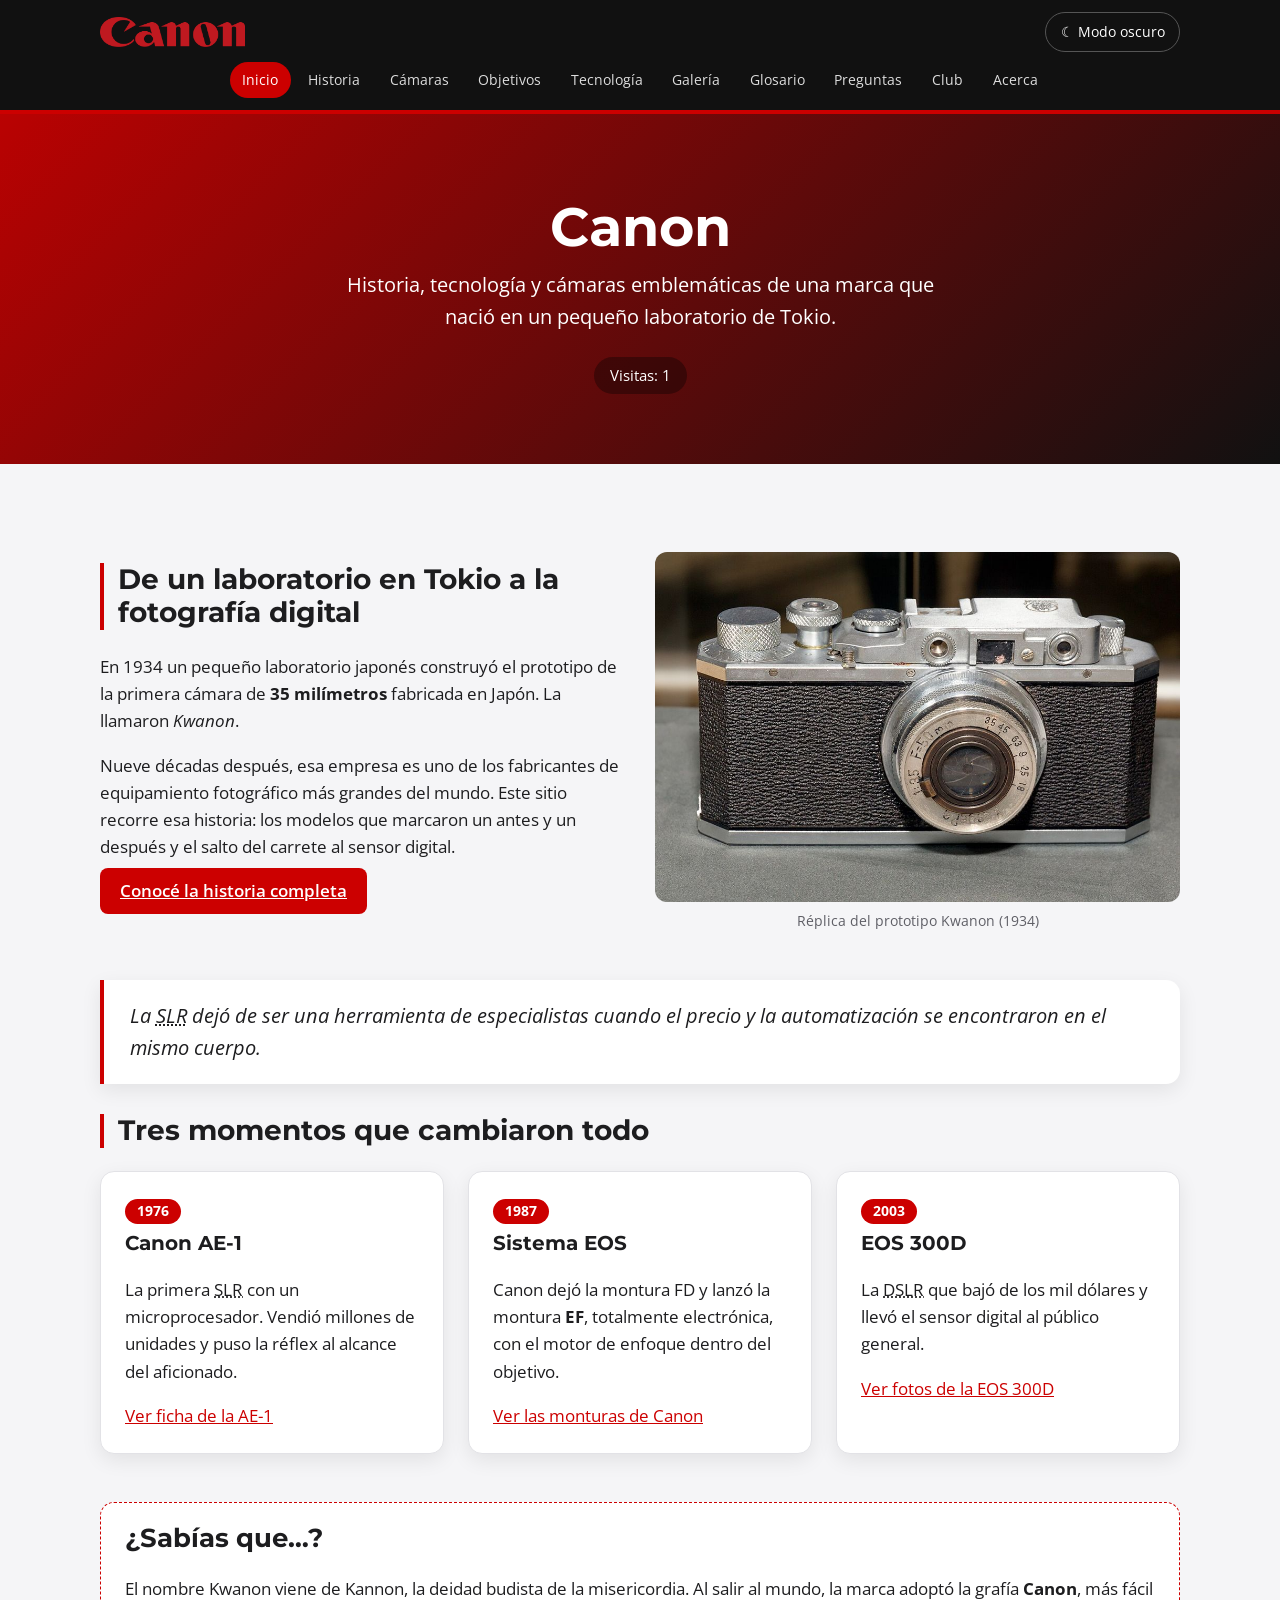
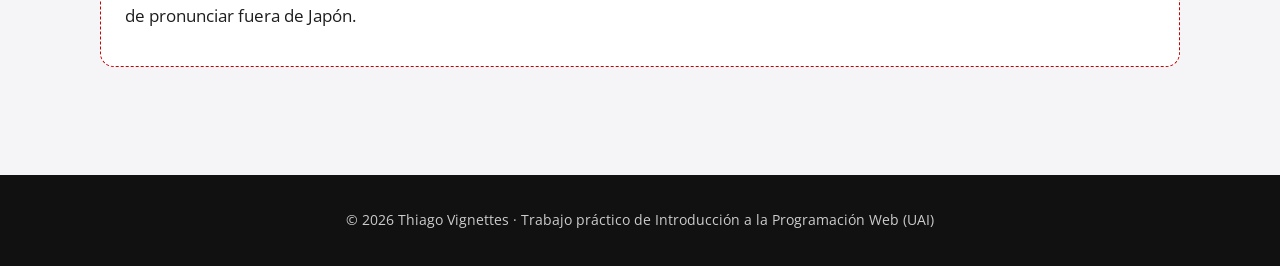
==== commit 2464c7c6: "Simplificar el pie de página Co-Authored-By: Claude Opus 5.5 <noreply@anthropic.com>" ====
--- a/index.html
+++ b/index.html
@@ -134,8 +134,6 @@
     <!-- Pie de página -->
     <footer>
         <p>© 2026 Thiago Vignettes · Trabajo práctico de Introducción a la Programación Web (UAI)</p>
-        <p>Sitio sin fines comerciales. Canon es una marca registrada de Canon Inc.</p>
-        <p><a href="HTML/acerca.html" title="Quién hizo este sitio y fuentes usadas">Acerca de este sitio</a></p>
     </footer>
 
 </body>
